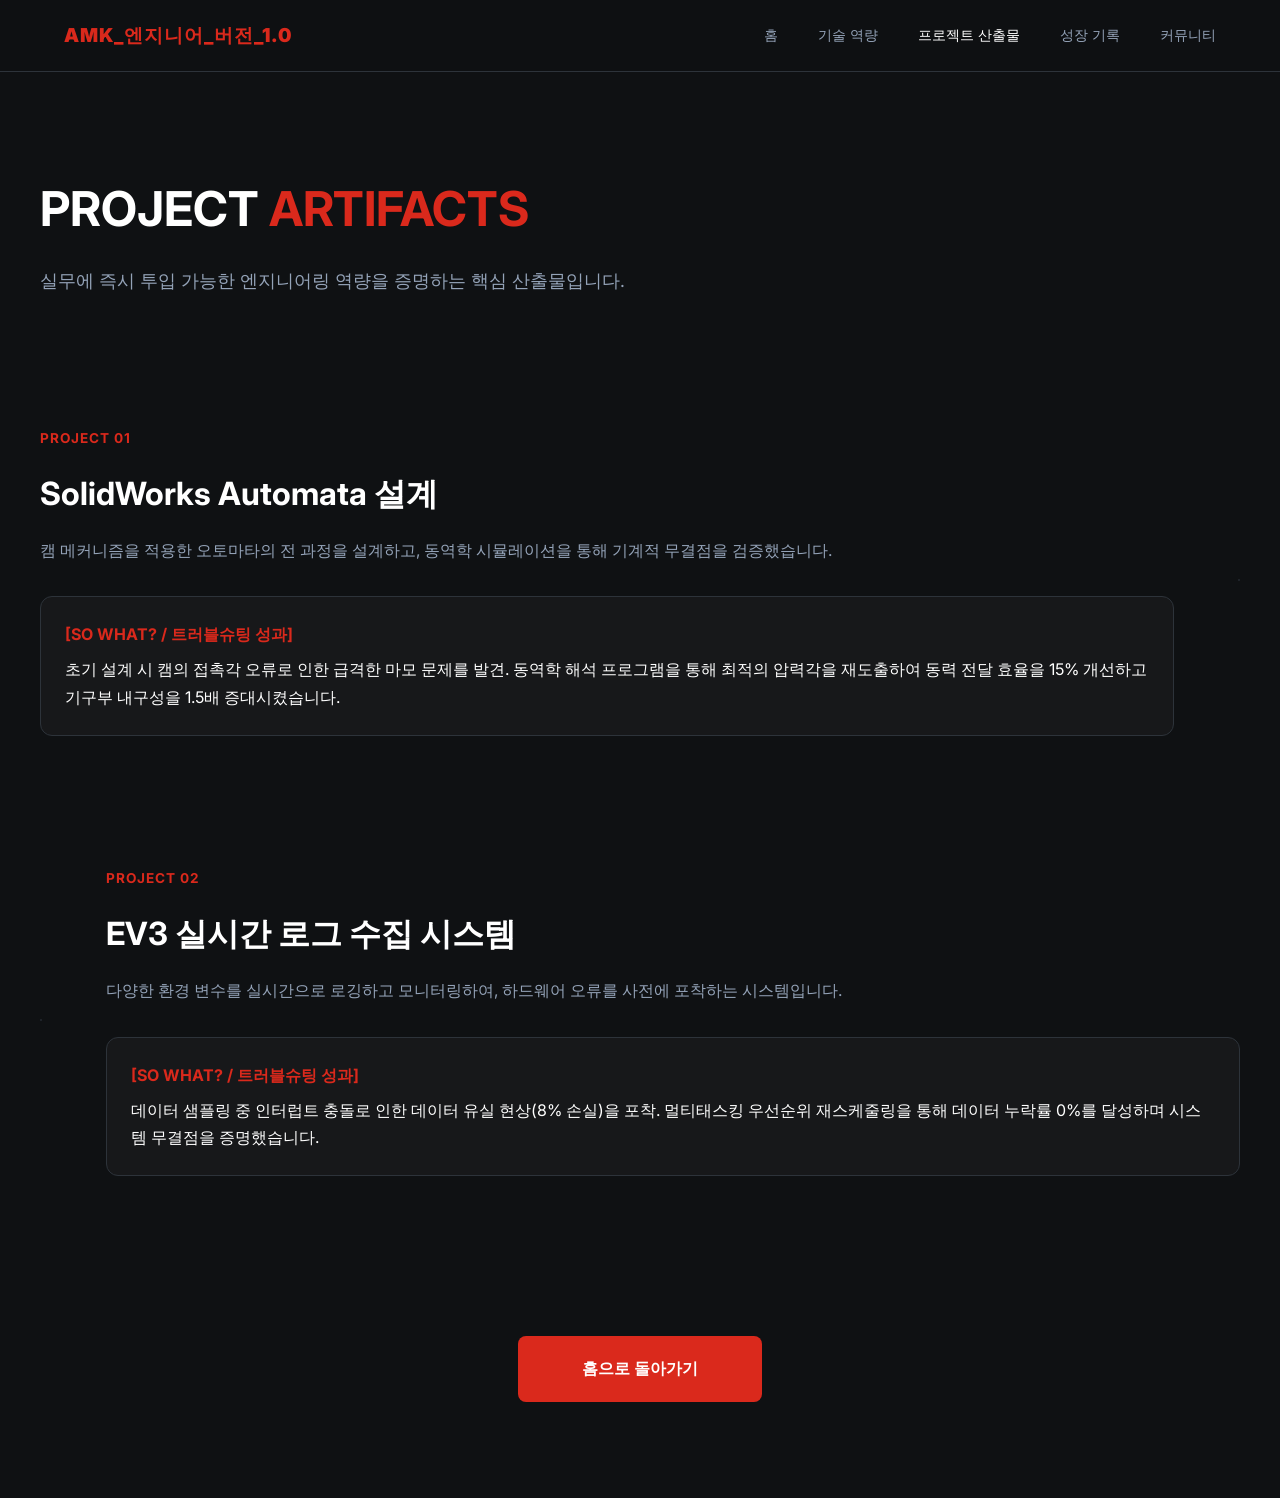
==== artifacts.html @ 0b057149 "Add files via upload" ====
<!DOCTYPE html>
<html lang="ko">
<head>
    <meta charset="UTF-8">
    <meta name="viewport" content="width=device-width, initial-scale=1.0">
    <title>Artifacts | AMK Portfolio</title>
    <link rel="stylesheet" href="index.css">
</head>
<body>
    <nav>
        <div class="logo">AMK_엔지니어_버전_1.0</div>
        <div class="nav-links">
            <a href="index.html">홈</a>
            <a href="stack.html">기술 역량</a>
            <a href="artifacts.html" class="active">프로젝트 산출물</a>
            <a href="log.html">성장 기록</a>
            <a href="community.html">커뮤니티</a>
        </div>
    </nav>

    <main class="container" style="padding: 6rem 0;">
        <div class="animate-in">
            <h2 style="font-size: 3rem; margin-bottom: 1rem;">PROJECT <span class="highlight">ARTIFACTS</span></h2>
            <p style="color: var(--text-muted); font-size: 1.1rem; margin-bottom: 5rem;">실무에 즉시 투입 가능한 엔지니어링 역량을 증명하는 핵심 산출물입니다.</p>
        </div>

        <section class="project-section animate-in">
            <div class="project-content">
                <span style="color: var(--primary-red); font-weight: 700; font-size: 0.85rem; letter-spacing: 1px;">PROJECT 01</span>
                <h3 style="font-size: 2rem; margin: 1rem 0;">SolidWorks Automata 설계</h3>
                <p style="color: var(--text-muted); margin-bottom: 2rem;">캠 메커니즘을 적용한 오토마타의 전 과정을 설계하고, 동역학 시뮬레이션을 통해 기계적 무결점을 검증했습니다.</p>
                <div class="so-what-box">
                    <strong style="color: var(--primary-red); display: block; margin-bottom: 0.5rem;">[SO WHAT? / 트러블슈팅 성과]</strong>
                    <p style="font-size: 1rem; color: #fff;">
                        초기 설계 시 캠의 접촉각 오류로 인한 급격한 마모 문제를 발견. 동역학 해석 프로그램을 통해 최적의 압력각을 재도출하여 동력 전달 효율을 15% 개선하고 기구부 내구성을 1.5배 증대시켰습니다.
                    </p>
                </div>
            </div>
            <div class="image-placeholder">
                <img src="assets/images/artifact1.png" alt="Project 1">
            </div>
        </section>

        <section class="project-section animate-in" style="direction: rtl;">
            <div class="project-content" style="direction: ltr;">
                <span style="color: var(--primary-red); font-weight: 700; font-size: 0.85rem; letter-spacing: 1px;">PROJECT 02</span>
                <h3 style="font-size: 2rem; margin: 1rem 0;">EV3 실시간 로그 수집 시스템</h3>
                <p style="color: var(--text-muted); margin-bottom: 2rem;">다양한 환경 변수를 실시간으로 로깅하고 모니터링하여, 하드웨어 오류를 사전에 포착하는 시스템입니다.</p>
                <div class="so-what-box">
                    <strong style="color: var(--primary-red); display: block; margin-bottom: 0.5rem;">[SO WHAT? / 트러블슈팅 성과]</strong>
                    <p style="font-size: 1rem; color: #fff;">
                        데이터 샘플링 중 인터럽트 충돌로 인한 데이터 유실 현상(8% 손실)을 포착. 멀티태스킹 우선순위 재스케줄링을 통해 데이터 누락률 0%를 달성하며 시스템 무결점을 증명했습니다.
                    </p>
                </div>
            </div>
            <div class="image-placeholder">
                <img src="assets/images/artifact2.png" alt="Project 2">
            </div>
        </section>

        <div style="margin-top: 10rem; text-align: center;">
            <a href="index.html" class="cta-button" style="padding: 1.2rem 4rem;">홈으로 돌아가기</a>
        </div>
    </main>

    <script src="script.js"></script>
</body>
</html>
---- index.css ----
@import url('https://fonts.googleapis.com/css2?family=Inter:wght@300;400;700;900&display=swap');

:root {
    --primary-red: #da291c;
    --bg-dark: #0f1113; /* 약간의 네이비 톤이 섞인 자연스러운 다크 */
    --card-bg: #1a1d21;
    --text-main: #ffffff;
    --text-muted: #94a3b8;
    --border-color: #2d333a;
}

* { margin: 0; padding: 0; box-sizing: border-box; font-family: 'Inter', -apple-system, BlinkMacSystemFont, "Segoe UI", Roboto, sans-serif; }

body {
    background-color: var(--bg-dark);
    color: var(--text-main);
    overflow-x: hidden;
    line-height: 1.7;
}

.container { max-width: 1200px; margin: 0 auto; padding: 0 5%; }

/* Navigation: 더 깔끔하고 자연스럽게 */
nav {
    display: flex;
    justify-content: space-between;
    align-items: center;
    padding: 1.2rem 5%;
    background: rgba(15, 17, 19, 0.9);
    backdrop-filter: blur(10px);
    border-bottom: 1px solid var(--border-color);
    position: sticky;
    top: 0;
    z-index: 1000;
}

.logo { 
    font-weight: 900; 
    letter-spacing: 1px; 
    color: var(--primary-red); 
    font-size: 1.2rem;
}

.nav-links { display: flex; gap: 2.5rem; }
.nav-links a { 
    text-decoration: none; 
    color: var(--text-muted); 
    font-size: 0.9rem; 
    font-weight: 500;
    transition: 0.3s ease;
}
.nav-links a:hover, .nav-links a.active { color: var(--text-main); }

/* Hero Section: 과하지 않은 웅장함 */
.hero {
    min-height: 85vh;
    display: flex;
    flex-direction: column;
    justify-content: center;
    padding: 4rem 0;
}
.hero h1 { 
    font-size: 4.5rem; 
    font-weight: 900; 
    line-height: 1.1; 
    margin-bottom: 2rem; 
    letter-spacing: -2px; 
}
.highlight { color: var(--primary-red); }

/* Buttons: 둥근 모서리로 더 자연스럽게 */
.cta-button {
    display: inline-block;
    padding: 1rem 2.5rem;
    background: var(--primary-red);
    color: white;
    text-decoration: none;
    font-weight: 700;
    font-size: 1rem;
    border-radius: 8px;
    transition: 0.3s;
    text-align: center;
    border: none;
    cursor: pointer;
}
.cta-button:hover { 
    transform: translateY(-2px);
    box-shadow: 0 10px 25px rgba(218, 41, 28, 0.3);
}

/* Projects & Cards */
.glass-card {
    background: var(--card-bg);
    border: 1px solid var(--border-color);
    padding: 2rem;
    border-radius: 16px;
    transition: 0.4s cubic-bezier(0.4, 0, 0.2, 1);
}
.glass-card:hover { 
    border-color: var(--primary-red);
    transform: translateY(-5px);
}

.project-section {
    display: flex;
    gap: 4rem;
    align-items: center;
    margin: 8rem 0;
}
.image-placeholder {
    flex: 1;
    overflow: hidden;
    border-radius: 12px;
    border: 1px solid var(--border-color);
    aspect-ratio: 16/10;
}
.image-placeholder img { width: 100%; height: 100%; object-fit: cover; }

.so-what-box {
    margin-top: 2rem;
    padding: 1.5rem;
    border-radius: 12px;
    background: rgba(255, 255, 255, 0.03);
    border: 1px solid var(--border-color);
}

/* Animations */
.animate-in { opacity: 0; transform: translateY(20px); transition: 0.8s ease-out; }
.animate-in.visible { opacity: 1; transform: translateY(0); }

footer {
    padding: 6rem 5% 4rem;
    text-align: center;
    border-top: 1px solid var(--border-color);
    color: var(--text-muted);
}
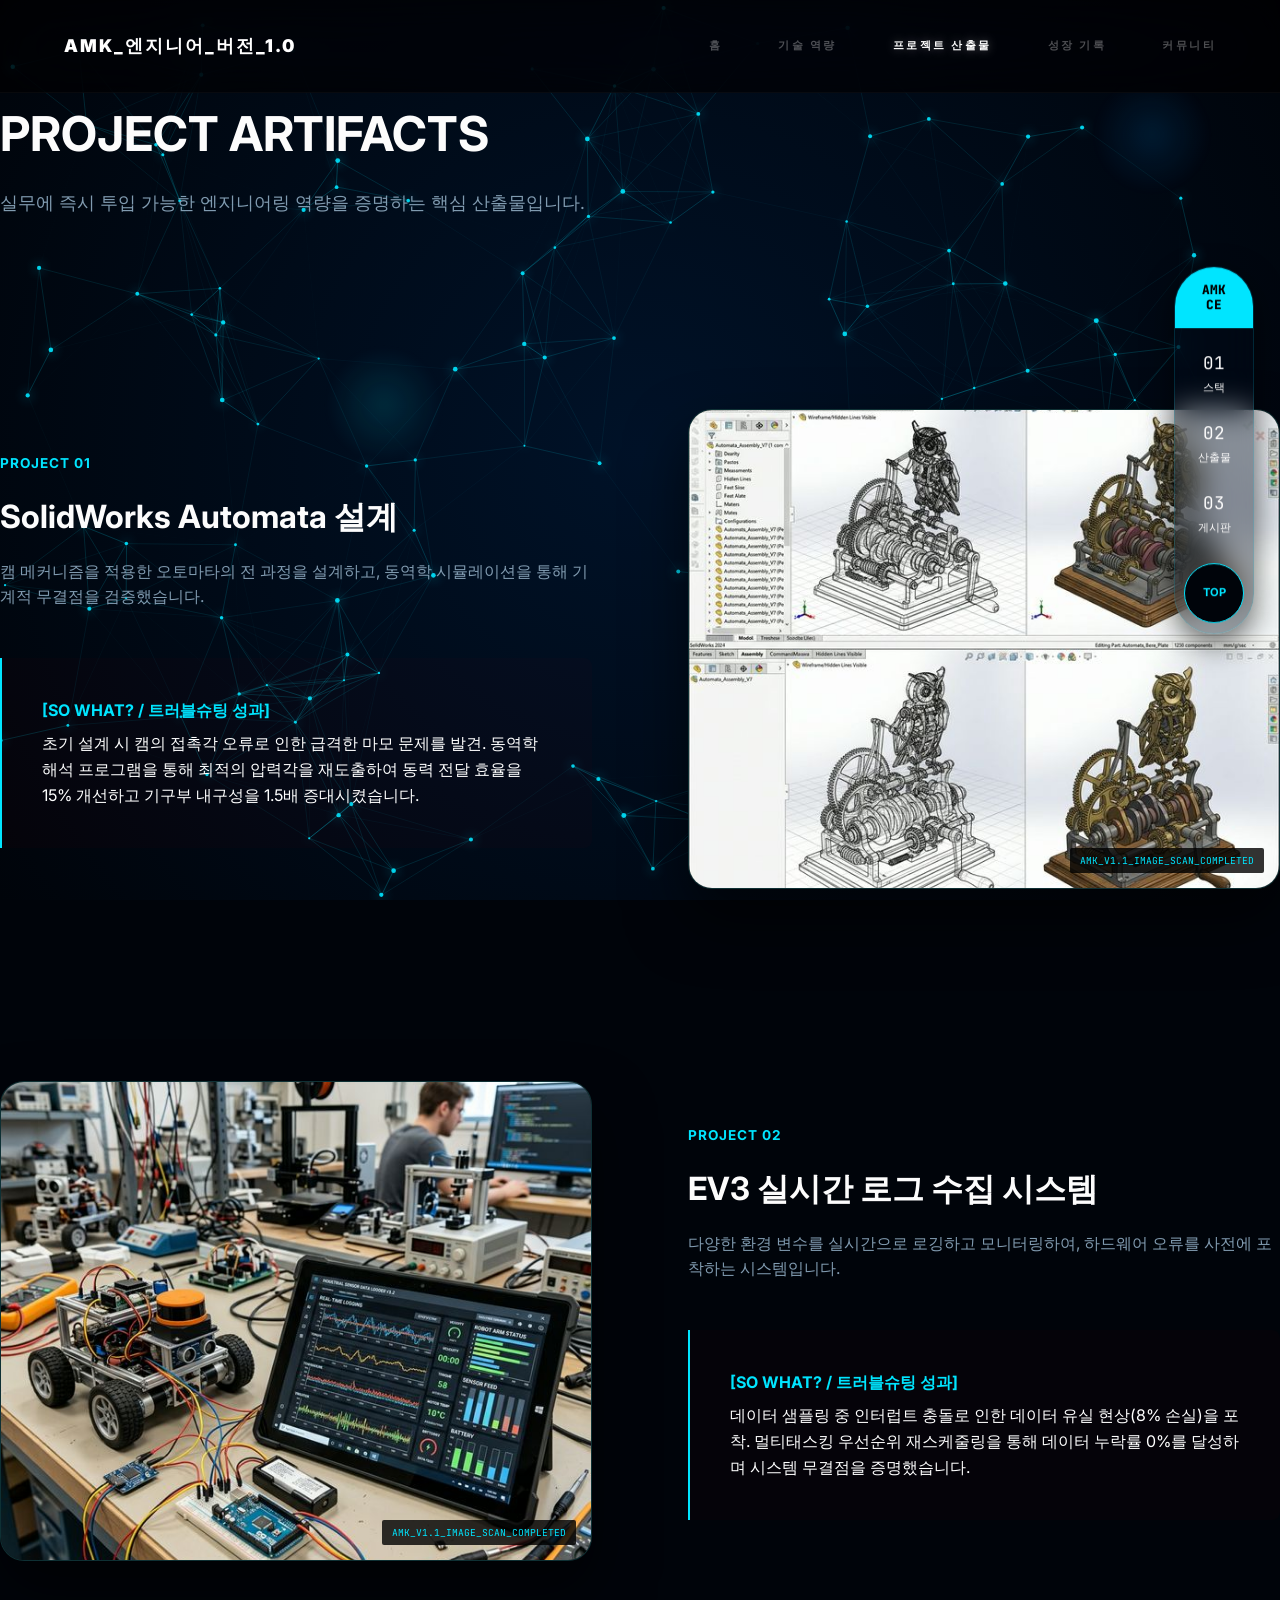
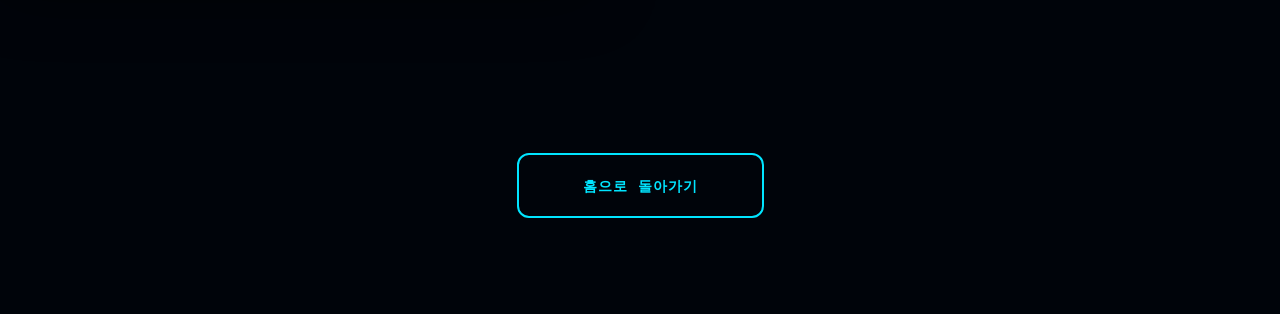
==== commit a91a41d2: "Add files via upload" ====
--- a/artifacts.html
+++ b/artifacts.html
@@ -2,7 +2,7 @@
 <html lang="ko">
 <head>
     <meta charset="UTF-8">
-    <meta name="viewport" content="width=device-width, initial-scale=1.0">
+    <meta name="viewport" content="width=1280">
     <title>Artifacts | AMK Portfolio</title>
     <link rel="stylesheet" href="index.css">
 </head>
--- a/index.css
+++ b/index.css
@@ -1,136 +1,624 @@
-@import url('https://fonts.googleapis.com/css2?family=Inter:wght@300;400;700;900&display=swap');
+@import url('https://fonts.googleapis.com/css2?family=Inter:wght@300;400;700;900&family=JetBrains+Mono:wght@400;700&display=swap');
 
 :root {
-    --primary-red: #da291c;
-    --bg-dark: #0f1113; /* 약간의 네이비 톤이 섞인 자연스러운 다크 */
-    --card-bg: #1a1d21;
-    --text-main: #ffffff;
-    --text-muted: #94a3b8;
-    --border-color: #2d333a;
-}
-
-* { margin: 0; padding: 0; box-sizing: border-box; font-family: 'Inter', -apple-system, BlinkMacSystemFont, "Segoe UI", Roboto, sans-serif; }
+    --primary-red: #00e5ff; /* Re-mapped to Cyan for the new Tech Ocean theme */
+    --primary-glow: rgba(0, 229, 255, 0.25);
+    --bg-dark: #00040a;
+    --card-bg: rgba(0, 10, 25, 0.6);
+    --text-main: #fcfcfc;
+    --text-muted: #809bb0; /* Bluish gray for matching tone */
+    --border-color: rgba(0, 229, 255, 0.15);
+    --accent-gray: #0a1128;
+}
+
+* { margin: 0; padding: 0; box-sizing: border-box; }
 
 body {
     background-color: var(--bg-dark);
+    /* Interactive Mouse Glow - Cyan Base */
+    background-image: 
+        radial-gradient(circle at var(--mouse-x, 50%) var(--mouse-y, 50%), rgba(0, 229, 255, 0.2) 0%, transparent 40%),
+        radial-gradient(circle at calc(100% - var(--mouse-x, 50%)) calc(100% - var(--mouse-y, 50%)), rgba(0, 100, 255, 0.1) 0%, transparent 40%);
+    background-attachment: fixed;
     color: var(--text-main);
-    overflow-x: hidden;
-    line-height: 1.7;
-}
-
-.container { max-width: 1200px; margin: 0 auto; padding: 0 5%; }
-
-/* Navigation: 더 깔끔하고 자연스럽게 */
+    overflow-x: auto;
+    min-width: 1280px; /* 모바일/PC 모두 동일한 1280px 레이아웃 유지 */
+    line-height: 1.6;
+    font-family: 'Inter', -apple-system, sans-serif;
+    padding-top: 0;
+    scroll-behavior: smooth;
+    -webkit-font-smoothing: antialiased;
+}
+
+/* Deep Network Background System */
+body::before {
+    content: '';
+    position: fixed;
+    top: 0; left: 0; width: 100%; height: 100%;
+    /* Deep oceanic blue base */
+    background: radial-gradient(circle at 50% 50%, #001228 0%, #00040a 100%);
+    z-index: -3;
+    pointer-events: none;
+}
+
+body::after {
+    content: '';
+    position: fixed;
+    top: 0; left: 0; width: 100%; height: 100%;
+    /* Glowing out-of-focus background particles (Depth of Field effect) */
+    background-image: 
+        radial-gradient(circle at 20% 30%, rgba(0, 229, 255, 0.15) 0%, transparent 60px),
+        radial-gradient(circle at 80% 60%, rgba(0, 229, 255, 0.1) 0%, transparent 80px),
+        radial-gradient(circle at 40% 80%, rgba(0, 150, 255, 0.2) 0%, transparent 100px),
+        radial-gradient(circle at 85% 15%, rgba(0, 100, 255, 0.15) 0%, transparent 70px),
+        radial-gradient(circle at 10% 90%, rgba(0, 229, 255, 0.1) 0%, transparent 90px),
+        radial-gradient(circle at 60% 10%, rgba(0, 150, 255, 0.15) 0%, transparent 60px);
+    background-size: 150vw 150vh;
+    filter: blur(6px);
+    opacity: 0.9;
+    z-index: -2;
+    pointer-events: none;
+    animation: floatingBokeh 60s linear infinite;
+}
+
+@keyframes floatingBokeh {
+    0% { background-position: 0% 0%; }
+    100% { background-position: 100% 100%; }
+}
+
+@keyframes backgroundMove {
+    0% { background-position: 0 0; }
+    100% { background-position: 500px 500px; }
+}
+
+.bg-glow-layer {
+    position: fixed;
+    top: 0; left: 0; width: 100%; height: 100%;
+    pointer-events: none;
+    z-index: -1;
+    overflow: hidden;
+}
+
+.glow-orb {
+    position: absolute;
+    width: 600px; height: 600px;
+    border-radius: 50%;
+    filter: blur(120px);
+    opacity: 0.15;
+    animation: orbFloat 20s ease-in-out infinite alternate;
+}
+
+@keyframes orbFloat {
+    0% { transform: translate(0, 0) scale(1); }
+    100% { transform: translate(100px, 50px) scale(1.2); }
+}
+
+.container { max-width: 1600px; margin: 0 auto; padding: 0 4%; }
+
+/* Navigation - Sleek & Premium */
 nav {
     display: flex;
     justify-content: space-between;
     align-items: center;
-    padding: 1.2rem 5%;
-    background: rgba(15, 17, 19, 0.9);
-    backdrop-filter: blur(10px);
-    border-bottom: 1px solid var(--border-color);
-    position: sticky;
-    top: 0;
-    z-index: 1000;
+    padding: 2rem 5%;
+    background: rgba(0, 0, 0, 0.7);
+    border-bottom: 1px solid rgba(255, 255, 255, 0.03);
+    position: fixed;
+    top: 0; left: 0; right: 0;
+    z-index: 2000;
+    backdrop-filter: blur(30px) saturate(180%);
+    transition: 0.5s cubic-bezier(0.2, 1, 0.3, 1);
 }
 
 .logo { 
     font-weight: 900; 
-    letter-spacing: 1px; 
-    color: var(--primary-red); 
-    font-size: 1.2rem;
-}
-
-.nav-links { display: flex; gap: 2.5rem; }
+    letter-spacing: 2px; 
+    color: #fff; 
+    font-size: 1.1rem;
+    text-transform: uppercase;
+}
+
+.nav-links { display: flex; gap: 3.5rem; }
 .nav-links a { 
     text-decoration: none; 
-    color: var(--text-muted); 
-    font-size: 0.9rem; 
-    font-weight: 500;
-    transition: 0.3s ease;
-}
-.nav-links a:hover, .nav-links a.active { color: var(--text-main); }
-
-/* Hero Section: 과하지 않은 웅장함 */
+    color: rgba(255,255,255,0.3); 
+    font-size: 0.7rem; 
+    font-weight: 800;
+    text-transform: uppercase;
+    letter-spacing: 2.5px;
+    transition: 0.5s;
+}
+.nav-links a:hover, .nav-links a.active { color: #fff; text-shadow: 0 0 10px rgba(255,255,255,0.3); }
+
+/* Ken Burns Animation for Backgrounds */
+@keyframes kenBurns {
+    0% { transform: scale(1) translate(0, 0); }
+    50% { transform: scale(1.1) translate(-1%, -1%); }
+    100% { transform: scale(1) translate(0, 0); }
+}
+
+/* Fancy Page Hero - Vibrant & Deep */
+.page-hero {
+    min-height: 55vh;
+    width: 100%;
+    position: relative;
+    overflow: hidden;
+    display: flex;
+    align-items: center;
+    padding-top: 120px;
+    background: transparent; /* Removed solid black */
+}
+
+.hero-bg-wrapper {
+    position: absolute;
+    top: 0; left: 0; width: 100%; height: 100%;
+    z-index: -1;
+    overflow: hidden;
+}
+
+.hero-bg-wrapper::after {
+    content: '';
+    position: absolute;
+    top: 0; left: 0; width: 100%; height: 100%;
+    /* Data Network Effect Theme */
+    background: 
+        radial-gradient(circle at 20% 50%, rgba(0, 229, 255, 0.3) 0%, transparent 70%),
+        radial-gradient(circle at 80% 40%, rgba(0, 100, 255, 0.2) 0%, transparent 70%),
+        linear-gradient(to bottom, rgba(0,4,10,0.4) 0%, transparent 60%, rgba(0,4,10,0.9) 100%);
+    z-index: 1;
+}
+
+.hero-bg-image {
+    width: 100%;
+    height: 100%;
+    background-image: var(--hero-bg);
+    background-size: cover;
+    background-position: center;
+    animation: kenBurns 40s ease-in-out infinite;
+    opacity: 0.8; /* Let the image show more clearly */
+}
+
+.page-hero h2 {
+    font-size: clamp(3.5rem, 8vw, 5.5rem) !important;
+    font-weight: 950 !important;
+    letter-spacing: -5px !important;
+    color: #fff;
+    text-shadow: 
+        0 10px 30px rgba(0,0,0,0.8),
+        0 0 40px rgba(0, 229, 255, 0.5);
+    text-transform: uppercase;
+}
+
 .hero {
-    min-height: 85vh;
-    display: flex;
-    flex-direction: column;
-    justify-content: center;
-    padding: 4rem 0;
-}
+    min-height: 100vh;
+    display: flex;
+    align-items: center;
+    position: relative;
+    padding-top: 100px;
+    background: none !important; /* Override previous background to use the new animated wrapper */
+    overflow: hidden;
+}
+
+.hero-container {
+    width: 100%;
+    position: absolute;
+    top: 0; left: 0; height: 100%;
+    z-index: -1;
+}
+
 .hero h1 { 
-    font-size: 4.5rem; 
+    font-size: clamp(2.5rem, 6vw, 4.8rem);
     font-weight: 900; 
-    line-height: 1.1; 
-    margin-bottom: 2rem; 
-    letter-spacing: -2px; 
-}
-.highlight { color: var(--primary-red); }
-
-/* Buttons: 둥근 모서리로 더 자연스럽게 */
+    line-height: 1; 
+    margin-bottom: 2.5rem; 
+    letter-spacing: -4px;
+    color: #fff;
+    filter: drop-shadow(0 10px 10px rgba(0,0,0,0.5));
+}
+
+.mission-tag {
+    font-family: 'JetBrains Mono', monospace;
+    font-size: 0.75rem;
+    font-weight: 800;
+    color: var(--primary-red);
+    letter-spacing: 4px;
+    margin-bottom: 2rem;
+    display: inline-block;
+    padding: 4px 12px;
+    border: 1px solid var(--primary-red);
+    background: rgba(212, 43, 33, 0.05);
+    border-radius: 2px;
+}
+
+/* Glassmorphism Evolution */
+.glass-card {
+    background: var(--card-bg);
+    backdrop-filter: blur(40px) saturate(200%);
+    -webkit-backdrop-filter: blur(40px) saturate(200%);
+    border: 1px solid rgba(255, 255, 255, 0.05);
+    padding: 3.5rem;
+    border-radius: 4px;
+    transition: 0.8s cubic-bezier(0.2, 1, 0.3, 1);
+    box-shadow: 
+        0 4px 6px -1px rgba(0, 0, 0, 0.5),
+        0 2px 4px -1px rgba(0, 0, 0, 0.3);
+}
+
+.glass-card:hover {
+    border-color: rgba(212, 43, 33, 0.4);
+    background: rgba(15, 15, 15, 0.8);
+    transform: translateY(-5px);
+    box-shadow: 
+        0 20px 40px -10px rgba(0, 0, 0, 0.8),
+        0 0 20px var(--primary-glow);
+}
+
+.status-indicator {
+    font-family: 'JetBrains Mono', monospace;
+    font-size: 0.6rem;
+    color: var(--primary-red);
+    display: flex;
+    align-items: center;
+    gap: 12px;
+    margin-top: 2rem;
+    letter-spacing: 2px;
+    text-transform: uppercase;
+}
+
+.status-indicator::before {
+    content: '';
+    width: 6px; height: 6px;
+    background: var(--primary-red);
+    border-radius: 50%;
+    box-shadow: 0 0 12px var(--primary-red);
+}
+
+/* Premium Buttons */
 .cta-button {
-    display: inline-block;
-    padding: 1rem 2.5rem;
-    background: var(--primary-red);
-    color: white;
+    display: inline-flex;
+    align-items: center;
+    gap: 12px;
+    padding: 14px 36px;
+    background: transparent;
+    color: var(--primary-red);
     text-decoration: none;
     font-weight: 700;
-    font-size: 1rem;
-    border-radius: 8px;
-    transition: 0.3s;
+    border-radius: 12px;
+    border: 2px solid var(--primary-red);
+    transition: all 0.3s cubic-bezier(0.4, 0, 0.2, 1);
+    font-family: 'JetBrains Mono', monospace;
+    font-size: 0.9rem;
+    letter-spacing: 1px;
+    text-transform: uppercase;
+}
+
+.cta-button:hover {
+    background: var(--primary-red);
+    color: #000;
+    transform: translateY(-2px);
+    box-shadow: 0 10px 20px rgba(0, 229, 255, 0.3);
+}
+
+/* ETS Style Scroll Down Indicator */
+.scroll-indicator {
+    position: absolute;
+    right: 4%;
+    bottom: 10%;
+    display: flex;
+    flex-direction: column;
+    align-items: center;
+    gap: 15px;
+    color: #fff;
+    font-size: 0.75rem;
+    letter-spacing: 2px;
+    font-weight: 600;
+    writing-mode: vertical-rl;
+    text-transform: uppercase;
+    animation: bounceVertical 2s infinite;
+}
+
+.scroll-indicator::after {
+    content: '';
+    width: 1px;
+    height: 40px;
+    background: rgba(255,255,255,0.5);
+    display: block;
+}
+
+@keyframes bounceVertical {
+    0%, 20%, 50%, 80%, 100% { transform: translateY(0); }
+    40% { transform: translateY(-10px); }
+    60% { transform: translateY(-5px); }
+}
+
+/* SSU Style Floating Quick Menu */
+.floating-menu {
+    position: fixed;
+    right: 2%;
+    top: 50%;
+    transform: translateY(-50%);
+    width: 80px;
+    background: rgba(0, 10, 25, 0.4);
+    backdrop-filter: blur(15px);
+    -webkit-backdrop-filter: blur(15px);
+    border: 1px solid var(--border-color);
+    border-radius: 40px;
+    z-index: 1000;
+    display: flex;
+    flex-direction: column;
+    align-items: center;
+    padding: 10px 0;
+    box-shadow: 0 10px 30px rgba(0,0,0,0.6);
+    overflow: hidden;
+}
+
+.floating-menu-header {
+    background: var(--primary-red);
+    color: #000;
+    width: 100%;
     text-align: center;
-    border: none;
-    cursor: pointer;
-}
-.cta-button:hover { 
-    transform: translateY(-2px);
-    box-shadow: 0 10px 25px rgba(218, 41, 28, 0.3);
-}
-
-/* Projects & Cards */
-.glass-card {
-    background: var(--card-bg);
+    padding: 15px 0;
+    font-weight: 900;
+    font-size: 0.8rem;
+    margin-bottom: 15px;
+    margin-top: -10px;
+    font-family: 'JetBrains Mono', monospace;
+    line-height: 1.2;
+}
+
+.floating-item {
+    display: flex;
+    flex-direction: column;
+    align-items: center;
+    justify-content: center;
+    width: 60px;
+    height: 60px;
+    border-radius: 50%;
+    margin-bottom: 10px;
+    color: var(--text-main);
+    text-decoration: none;
+    font-size: 0.7rem;
+    transition: 0.3s ease;
+}
+
+.floating-item:hover {
+    background: rgba(0, 229, 255, 0.15);
+    color: var(--primary-red);
+}
+
+.floating-item.top-btn {
+    background: #00040a;
+    border: 1px solid var(--primary-red);
+    color: var(--primary-red);
+    font-weight: 700;
+    margin-top: 10px;
+    margin-bottom: 0;
+}
+
+.floating-item.top-btn:hover {
+    background: var(--primary-red);
+    color: #000;
+}
+
+.tech-log {
+    font-family: 'JetBrains Mono', monospace;
+    color: rgba(255, 255, 255, 0.2);
+    font-size: 0.65rem;
+    margin-top: 2.5rem;
+    line-height: 2;
+    border-top: 1px solid rgba(255,255,255,0.03);
+    padding-top: 1.5rem;
+}
+
+.animate-in { 
+    opacity: 0; 
+    transform: translateY(30px) scale(0.98); 
+    transition: 1.5s cubic-bezier(0.2, 1, 0.3, 1); 
+}
+.animate-in.visible { opacity: 1; transform: translateY(0) scale(1); }
+
+footer {
+    padding: 12rem 5% 6rem;
+    border-top: 1px solid rgba(255,255,255,0.02);
+}
+
+/* PC Fixed Layout - Responsive Media Queries Removed */
+
+/* Accessibility & Utility */
+.sr-only {
+    position: absolute;
+    width: 1px;
+    height: 1px;
+    padding: 0;
+    margin: -1px;
+    overflow: hidden;
+    clip: rect(0, 0, 0, 0);
+    white-space: nowrap;
+    border-width: 0;
+}
+
+/* Scroll Snap for smoother experience (Optional but Premium) */
+html {
+    scroll-padding-top: 100px;
+}
+
+/* Optimized Loading Overlay Support */
+.loading-hidden {
+    opacity: 0;
+    visibility: hidden;
+    transition: 0.5s ease-out;
+}
+
+.project-section {
+    display: grid;
+    grid-template-columns: 1fr 1fr;
+    gap: 6rem;
+    align-items: center;
+    margin: 12rem 0;
+}
+
+.split-layout {
+    display: grid;
+    grid-template-columns: 1.2fr 0.8fr;
+    gap: 5rem;
+    align-items: start;
+}
+
+.image-placeholder {
+    width: 100%;
+    height: 480px;
+    background: #111;
+    border-radius: 24px;   /* Match ETS soft rounded corners */
+    display: flex;
+    align-items: center;
+    justify-content: center;
+    font-family: 'JetBrains Mono', monospace;
+    color: var(--text-muted);
     border: 1px solid var(--border-color);
-    padding: 2rem;
-    border-radius: 16px;
-    transition: 0.4s cubic-bezier(0.4, 0, 0.2, 1);
-}
-.glass-card:hover { 
-    border-color: var(--primary-red);
-    transform: translateY(-5px);
-}
-
-.project-section {
-    display: flex;
-    gap: 4rem;
-    align-items: center;
-    margin: 8rem 0;
-}
-.image-placeholder {
-    flex: 1;
-    overflow: hidden;
-    border-radius: 12px;
-    border: 1px solid var(--border-color);
-    aspect-ratio: 16/10;
-}
-.image-placeholder img { width: 100%; height: 100%; object-fit: cover; }
+    position: relative;
+    overflow: hidden;
+    box-shadow: 0 30px 60px rgba(0,0,0,0.6);
+}
+
+/* ETS Style Dual Language Vibe */
+.ets-lang-ko {
+    font-size: 2.2rem;
+    font-weight: 800;
+    line-height: 1.4;
+    color: #fff;
+    margin-bottom: 0.8rem;
+    word-break: keep-all;
+}
+
+.ets-lang-en {
+    font-size: 1.1rem;
+    color: var(--text-muted);
+    font-weight: 400;
+    line-height: 1.6;
+}
+
+.image-placeholder img { width: 100%; height: 100%; object-fit: cover; transition: 1s ease; }
+.image-placeholder:hover img { transform: scale(1.05); }
+
+.image-placeholder::after {
+    content: 'AMK_V1.1_IMAGE_SCAN_COMPLETED';
+    position: absolute; bottom: 15px; right: 15px;
+    font-family: 'JetBrains Mono', monospace;
+    font-size: 0.6rem; color: var(--primary-red);
+    background: rgba(0,0,0,0.8); padding: 5px 10px;
+    border-radius: 2px;
+}
 
 .so-what-box {
-    margin-top: 2rem;
-    padding: 1.5rem;
-    border-radius: 12px;
-    background: rgba(255, 255, 255, 0.03);
-    border: 1px solid var(--border-color);
-}
-
-/* Animations */
-.animate-in { opacity: 0; transform: translateY(20px); transition: 0.8s ease-out; }
+    margin-top: 3rem;
+    padding: 2.5rem;
+    background: rgba(218, 41, 28, 0.02);
+    border-left: 2px solid var(--primary-red);
+    border-radius: 0 8px 8px 0;
+}
+
+.animate-in { opacity: 0; transform: translateY(40px); transition: 1.2s cubic-bezier(0.2, 1, 0.3, 1); }
 .animate-in.visible { opacity: 1; transform: translateY(0); }
 
 footer {
-    padding: 6rem 5% 4rem;
-    text-align: center;
-    border-top: 1px solid var(--border-color);
-    color: var(--text-muted);
-}
+    padding: 10rem 5% 5rem;
+    border-top: 1px solid rgba(255, 255, 255, 0.05);
+}
+
+ 
+
+/* --- Robot Arm Opening Sequence --- */
+#opening-sequence.robot-arm-opening {
+    position: fixed;
+    top: 0; left: 0; width: 100%; height: 100%;
+    z-index: 9999;
+    pointer-events: none;
+    display: flex;
+    justify-content: center;
+    align-items: center;
+    overflow: hidden;
+}
+
+.split-door {
+    position: absolute;
+    top: 0;
+    width: 50%;
+    height: 100%;
+    background: #00040a;
+    transition: transform 1.5s cubic-bezier(0.8, 0, 0.2, 1);
+    z-index: 10;
+    border-right: 2px solid rgba(0, 229, 255, 0.3);
+}
+.door-left { left: 0; border-right: 2px solid var(--primary-red); box-shadow: 10px 0 30px rgba(0,0,0,0.8); }
+.door-right { right: 0; border-left: 2px solid var(--primary-red); box-shadow: -10px 0 30px rgba(0,0,0,0.8); }
+
+#opening-sequence.robot-arm-opening.opened .door-left { transform: translateX(-100%); }
+#opening-sequence.robot-arm-opening.opened .door-right { transform: translateX(100%); }
+
+.arm-container {
+    position: absolute;
+    top: -350px;
+    z-index: 20;
+    animation: armDrop 3.5s forwards;
+}
+
+.robot-arm-svg {
+    filter: drop-shadow(0 15px 15px rgba(0,0,0,0.8));
+}
+
+.finger-left {
+    transform-origin: 70px 260px;
+    animation: grabLeft 3.5s forwards;
+}
+.finger-right {
+    transform-origin: 130px 260px;
+    animation: grabRight 3.5s forwards;
+}
+
+.pulse-light {
+    animation: lightPulse 0.5s infinite alternate;
+}
+
+.system-msg {
+    position: absolute;
+    bottom: 20%;
+    z-index: 15;
+    font-family: 'JetBrains Mono', monospace;
+    color: var(--primary-red);
+    font-size: 1.2rem;
+    letter-spacing: 4px;
+    opacity: 0;
+    animation: msgFade 3.5s forwards;
+}
+
+@keyframes armDrop {
+    0% { top: -350px; }
+    20% { top: -20px; }
+    50% { top: -20px; }
+    70% { top: -100px; }
+    100% { top: -500px; }
+}
+
+@keyframes grabLeft {
+    0%, 25% { transform: rotate(0deg); }
+    35%, 65% { transform: rotate(15deg); }
+    80%, 100% { transform: rotate(0deg); }
+}
+
+@keyframes grabRight {
+    0%, 25% { transform: rotate(0deg); }
+    35%, 65% { transform: rotate(-15deg); }
+    80%, 100% { transform: rotate(0deg); }
+}
+
+@keyframes msgFade {
+    0%, 20% { opacity: 0; }
+    30%, 60% { opacity: 1; }
+    80%, 100% { opacity: 0; }
+}
+@keyframes lightPulse { 0% { fill: #fff; } 100% { fill: var(--primary-red); } }
+
+/* 오프닝 이미 본 경우 깜빡임 없이 즉시 제거 */
+.no-intro #opening-sequence {
+    display: none !important;
+}
